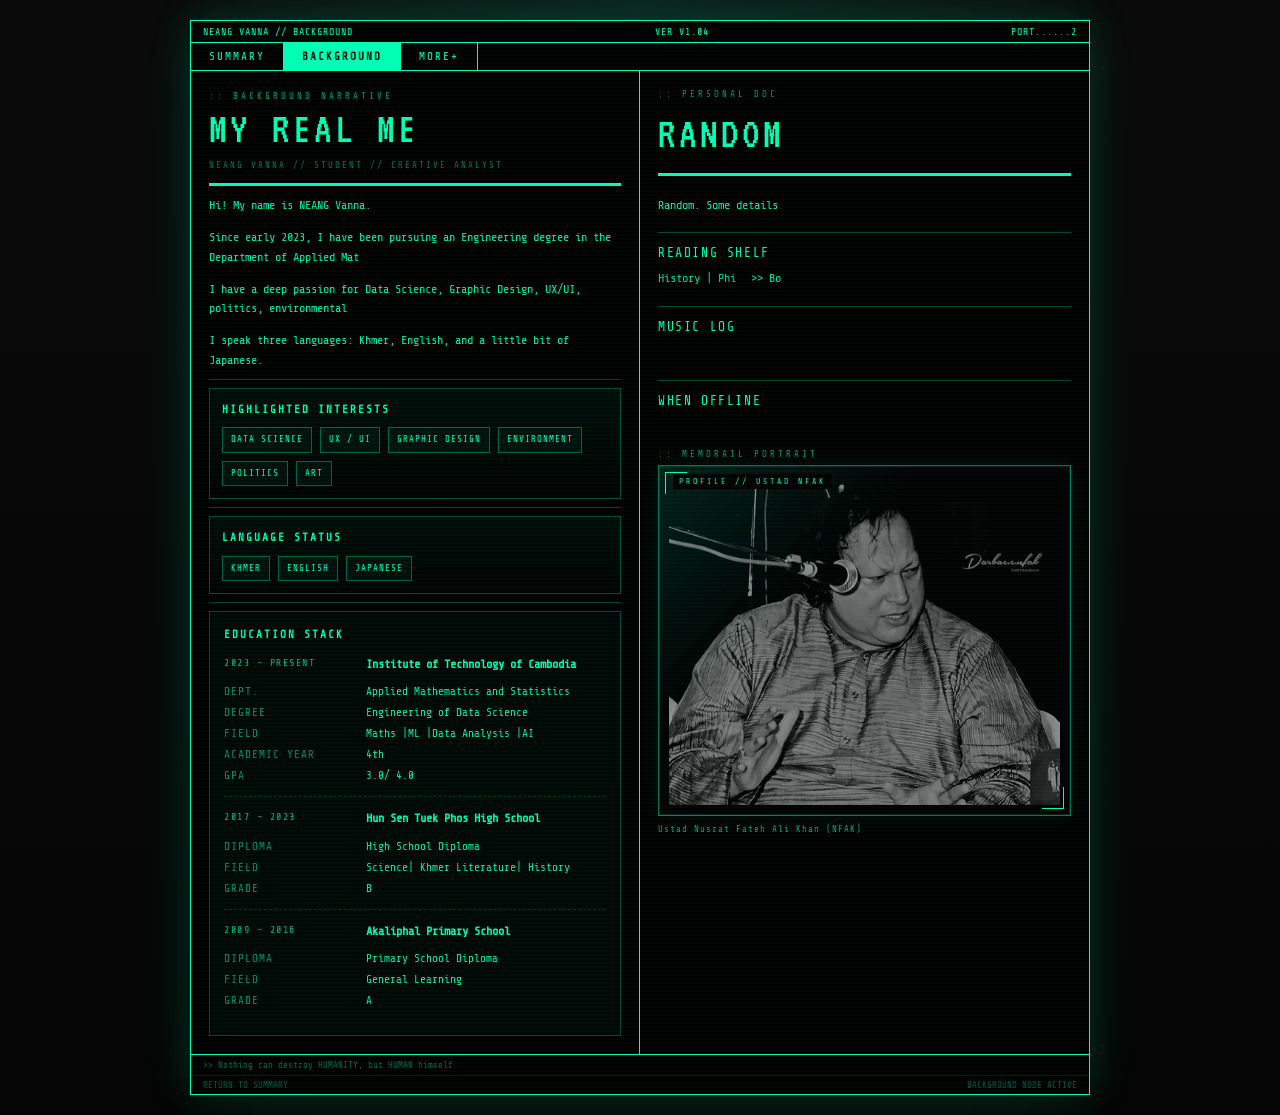
==== background.html @ a8c9df97 "doc portfolio. hire me!" ====
<!DOCTYPE html>
<html lang="en">
<head>
  <meta charset="UTF-8" />
  <meta name="viewport" content="width=device-width, initial-scale=1.0" />
  <title>N. VANNA - BACKGROUND</title>
  <link href="https://fonts.googleapis.com/css2?family=Share+Tech+Mono&family=VT323&display=swap" rel="stylesheet">
  <link rel="stylesheet" href="styles.css">
</head>
<body class="page-background">
  <div class="bios-root">
    <div class="scan-line"></div>

    <div class="header-bar">
      <span>NEANG VANNA // BACKGROUND</span>
      <span>VER V1.04</span>
      <span>PORT......2</span>
    </div>

    <div class="nav-bar">
      <a class="nav-item" href="index.html">SUMMARY</a>
      <a class="nav-item active" href="background.html">BACKGROUND</a>
      <a class="nav-item" href="index.html#more">MORE+</a>
    </div>

    <div class="main-grid">
      <div class="panel left-panel">
        <div class="section-label">:: BACKGROUND NARRATIVE</div>
        <div class="title">MY REAL ME</div>
        <div class="subtitle">NEANG VANNA // STUDENT // CREATIVE ANALYST</div>

        <div class="progress-bar">
          <div class="progress-fill"></div>
        </div>

        <div class="narrative">
          <p class="typing-target" data-text="Hi! My name is NEANG Vanna."></p>

          <p class="typing-target" data-text="Since early 2023, I have been pursuing an Engineering degree in the Department of Applied Mathematics and Statistics at the Institute of Technology of Cambodia (ITC) in Phnom Penh, Cambodia."></p>

          <p class="typing-target" data-text="I have a deep passion for Data Science, Graphic Design, UX/UI, politics, environmental topics, and art. I aspire to become a Data Scientist or Analyst, and I am always eager to learn new things and grow through new opportunities."></p>

          <p class="typing-target" data-text="I speak three languages: Khmer, English, and a little bit of Japanese."></p>
        </div>

        <hr class="divider">

        <div class="callout">
          <h3>HIGHLIGHTED INTERESTS</h3>
          <div class="pill-row">
            <span class="pill">Data Science</span>
            <span class="pill">UX / UI</span>
            <span class="pill">Graphic Design</span>
            <span class="pill">Environment</span>
            <span class="pill">Politics</span>
            <span class="pill">Art</span>
          </div>
        </div>

        <hr class="divider">

        <div class="callout">
          <h3>LANGUAGE STATUS</h3>
          <div class="pill-row">
            <span class="pill">Khmer</span>
            <span class="pill">English</span>
            <span class="pill">Japanese</span>
          </div>
        </div>
        
        <hr class="divider">
        <div class="timeline">
          <h3>EDUCATION STACK</h3>

          <div class="timeline-item boot-line">
            <div class="stat-row">
              <div class="timeline-year typing-target" data-text="2023 - PRESENT"></div>
              <div class="timeline-title typing-target" data-text="Institute of Technology of Cambodia"></div>
            </div>

            <div class="timeline-desc">
              <div class="stat-row">
                <span class="stat-key">Dept.</span>
                <span class="stat-val">Applied Mathematics and Statistics</span>
              </div>
              <div class="stat-row">
                <span class="stat-key">Degree</span>
                <span class="stat-val">Engineering of Data Science</span>
              </div>
              <div class="stat-row">
                <span class="stat-key">Field</span>
                <span class="stat-val">Maths |ML |Data Analysis |AI</span>
              </div>
              <div class="stat-row">
                <span class="stat-key">Academic Year</span>
                <span class="stat-val">4th</span>
              </div>
              <div class="stat-row">
                <span class="stat-key">GPA</span>
                <span class="stat-val">3.0/ 4.0</span>
              </div>

            </div>
          </div>

          <div class="timeline-item boot-line">
            <div class="stat-row">
              <div class="timeline-year typing-target" data-text="2017 - 2023"></div>
              <div class="timeline-title typing-target" data-text="Hun Sen Tuek Phos High School"></div>
            </div>
            <div class="timeline-desc">
              <div class="stat-row">
                <span class="stat-key">Diploma</span>
                <span class="stat-val">High School Diploma</span>
              </div>
              <div class="stat-row">
                <span class="stat-key">Field</span>
                <span class="stat-val">Science| Khmer Literature| History</span>
              </div>
              <div class="stat-row">
                <span class="stat-key">Grade</span>
                <span class="stat-val">B</span>
              </div>
            </div>
          </div>

          <div class="timeline-item boot-line">
            <div class="stat-row">
              <div class="timeline-year typing-target" data-text="2009 - 2016"></div>
              <div class="timeline-title typing-target" data-text="Akaliphal Primary School"></div>
            </div>
            <div class="timeline-desc">
              <div class="stat-row">
                <span class="stat-key">Diploma</span>
                <span class="stat-val">Primary School Diploma</span>
              </div>
              <div class="stat-row">
                <span class="stat-key">Field</span>
                <span class="stat-val">General Learning</span>
              </div>
              <div class="stat-row">
                <span class="stat-key">Grade</span>
                <span class="stat-val">A</span>
              </div>
            </div>
          </div>
        </div>
      </div>

      <div class="panel right-panel">
        <div class="random-stack">
          <div class="section-label">:: PERSONAL DOC</div>
          <div class="title">RANDOM</div>
          <div class="progress-bar">
            <div class="progress-fill"></div>
          </div>
          <div class="random-copy">
            <p class="typing-target" data-text="Random. Some details explain more than achievements do. Not everything important belongs under skills, projects, or experience. Some things live quietly in habits, preferences, and the small routines that shape how we think. This page is for that."></p>

            <hr class="random-rule">

            <div class="random-head">READING SHELF</div>
            <p class="random-meta typing-target" data-text="History | Philosophy | Politics | Economics"></p>
            <p class="random-quote typing-target" data-text=">> Books that rarely give direct answers, but make ordinary questions feel deeper."></p>

            <hr class="random-rule">

            <div class="random-head">MUSIC LOG</div>
            <p class="random-meta typing-target" data-text="Qawwali — especially Ustad Nusrat Fateh Ali Khan | Ghazal | Old Bollywood songs"></p>
            <p class="random-quote typing-target" data-text=">> The kind of music that feels less like entertainment and more like memory."></p>

            <hr class="random-rule">
            <div class="random-head">WHEN OFFLINE</div>
            <div class="random-meta typing-target" data-text="Painting | Writing Comics | Cooking"></div>
            <div class="random-quote typing-target" data-text=">> Creating things without pressure often feels more honest."></div>
          </div>
        </div>

        <div>
          <div class="section-label">:: MEMORAIL PORTRAIT</div>
          <div class="frame portrait-frame">
            <div class="frame-label">PROFILE // USTAD NFAK</div>
            <img src="assets/ustad.png" alt="Ustad NFAK portrait">
          </div>
          <div class="frame-caption">Ustad Nusrat Fateh Ali Khan (NFAK)</div>
        </div>
      </div>
    </div>

    <div class="bottom-bar">
      <div class="bank">
        <span class="bank-label"> >> Nothing can destroy HUMANITY, but HUMAN himself</span>
      </div>
    </div>

    <div class="footer-bar">
      <span><a href="index.html">RETURN TO SUMMARY</a></span>
      <span>BACKGROUND NODE ACTIVE</span>
    </div>
  </div>
  <script>
    function typeInto(el, text, speed, delay) {
      el.textContent = '';
      const textNode = document.createTextNode('');
      const caret = document.createElement('span');
      caret.className = 'typing-caret';
      caret.textContent = '';
      el.appendChild(textNode);
      el.appendChild(caret);

      let i = 0;
      function tick() {
        textNode.textContent = text.slice(0, i);
        if (i < text.length) {
          i += 1;
          setTimeout(tick, speed);
        }
      }

      setTimeout(tick, delay);
    }

    const typeTargets = Array.from(document.querySelectorAll('.typing-target'));
    typeTargets.forEach((el, idx) => {
      const text = el.dataset.text || el.textContent.trim();
      typeInto(el, text, 12, idx * 120);
    });

    document.querySelectorAll('.boot-line').forEach((row, idx) => {
      row.style.animationDelay = (0.6 + idx * 0.18) + 's';
    });
  </script>
</body>
</html>
---- styles.css ----
/* Shared BIOS theme for index.html and background.html */
*, *::before, *::after {
  box-sizing: border-box;
  margin: 0;
  padding: 0;
}

body.page-index,
body.page-background {
  min-height: 100vh;
  padding: 20px;
  color: #00ffb3;
  font-family: 'Share Tech Mono', monospace;
}

body.page-index {
  background: #0a0a0a;
  display: flex;
  align-items: center;
  justify-content: center;
}

body.page-background {
  background:
    radial-gradient(circle at top, rgba(0,255,179,0.08), transparent 36%),
    linear-gradient(180deg, #0a0a0a 0%, #050505 100%);
  display: flex;
  justify-content: center;
  align-items: center;
}

.bios-root {
  width: 100%;
  background: #000;
  color: #00ffb3;
  font-family: 'Share Tech Mono', monospace;
  border: 1px solid #00ffb3;
  position: relative;
  overflow: hidden;
  box-shadow: 0 0 40px rgba(0,255,179,0.15), 0 0 80px rgba(0,255,179,0.05);
}

body.page-index .bios-root,
body.page-background .bios-root {
  max-width: 900px;
  min-height: 760px;
}

.scan-line {
  position: absolute;
  inset: 0;
  background: repeating-linear-gradient(
    0deg,
    transparent,
    transparent 2px,
    rgba(0,255,179,0.025) 2px,
    rgba(0,255,179,0.025) 4px
  );
  pointer-events: none;
  z-index: 10;
}

.flicker { animation: flicker 8s infinite; }
@keyframes flicker {
  0%, 95%, 100% { opacity: 1; }
  96% { opacity: 0.92; }
  97% { opacity: 1; }
  98% { opacity: 0.95; }
}

.header-bar,
.nav-bar {
  display: flex;
  border-bottom: 1px solid #00ffb3;
  background: #000;
}

.header-bar {
  justify-content: space-between;
  align-items: center;
  padding: 5px 12px;
  font-size: 10px;
  letter-spacing: 1px;
}

.header-bar span { color: #00ffb3; }

.nav-item {
  appearance: none;
  border: 0;
  border-right: 1px solid #00ffb3;
  background: transparent;
  color: #00ffb3;
  padding: 7px 18px;
  text-decoration: none;
  letter-spacing: 2px;
  font-size: 11px;
  cursor: pointer;
  font-family: inherit;
}

.nav-item.active {
  background: #00ffb3;
  color: #000;
  font-weight: bold;
}

.nav-item:hover:not(.active) {
  background: rgba(0,255,179,0.1);
}

.main-grid {
  display: grid;
}

body.page-index .main-grid {
  grid-template-columns: 1fr 1fr;
  min-height: 460px;
}

body.page-background .main-grid {
  grid-template-columns: 1fr 1fr;
  min-height: 460px;
}

.panel,
.left-panel,
.right-panel {
  padding: 12px 14px;
}

.left-panel {
  border-right: 1px solid #00ffb3;
  font-size: 11px;
  line-height: 1.7;
  overflow: hidden;
}

.right-panel .divider {
  width: 100%;
  align-self: stretch;
}

.right-panel {
  display: flex;
  flex-direction: column;
  align-items: center;
  justify-content: flex-start;
  gap: 10px;
}

body.page-background .panel {
  padding: 18px;
  position: relative;
  z-index: 1;
}

body.page-background .right-panel {
  display: grid;
  gap: 14px;
  align-content: start;
  align-items: initial;
}

.section-label {
  color: #00ffb3;
  font-size: 9px;
  letter-spacing: 3px;
  margin-bottom: 6px;
  opacity: 0.6;
}

.bios-title,
.title {
  font-family: 'VT323', monospace;
  color: #00ffb3;
  line-height: 1;
  letter-spacing: 3px;
}

.bios-title {
  font-size: 38px;
  margin-bottom: 4px;
}

.title {
  font-size: 44px;
  line-height: 0.9;
  margin-bottom: 8px;
}

.subtitle {
  font-size: 9px;
  opacity: 0.45;
  margin-bottom: 10px;
  letter-spacing: 2px;
}

.progress-bar {
  height: 3px;
  background: rgba(0,255,179,0.15);
  width: 100%;
  margin-bottom: 10px;
}

.progress-fill {
  height: 3px;
  background: #00ffb3;
  animation: fillbar 2.5s ease forwards;
  width: 0;
}

@keyframes fillbar { to { width: 100%; } }

.code-block {
  color: #00ffb3;
  font-size: 10px;
  line-height: 1.9;
  opacity: 0.85;
}

.code-block .ln {
  opacity: 0.25;
  margin-right: 8px;
  user-select: none;
}

.boot-line {
  opacity: 0;
  animation: fadein 0.2s ease forwards;
}

@keyframes fadein { to { opacity: 1; } }

.typing-target {
  display: inline-block;
  white-space: pre-wrap;
}

.typing-caret {
  display: inline-block;
  margin-left: 2px;
  width: 0.55em;
  color: #00ffb3;
  animation: blink 1s step-end infinite;
}

.divider {
  border: none;
  border-top: 1px solid rgba(0,255,179,0.25);
  margin: 8px 0;
}

.stat-list {
  display: grid;
  gap: 6px;
}

.stat-row {
  display: flex;
  justify-content: space-between;
  gap: 12px;
  font-size: 10px;
  padding: 2px 0;
}

body.page-background .stat-row {
  display: grid;
  grid-template-columns: 132px 1fr;
  gap: 10px;
  align-items: start;
  font-size: 11px;
  line-height: 1.55;
}

.stat-key { opacity: 0.45; text-transform: uppercase; letter-spacing: 1px; }
.stat-val { color: #00ffb3; }

body.page-background .stat-key { opacity: 0.55; }
body.page-background .stat-val { color: rgba(0,255,179,0.95); }

.tag {
  display: inline-block;
  border: 1px solid rgba(0,255,179,0.5);
  padding: 1px 7px;
  font-size: 9px;
  margin: 2px 2px 2px 0;
  color: #00ffb3;
  font-family: 'Share Tech Mono', monospace;
}

.tag.active-tag {
  background: #00ffb3;
  color: #000;
  border-color: #00ffb3;
}

.repo-item {
  border-left: 2px solid #00ffb3;
  padding-left: 8px;
  margin: 6px 0;
}

.repo-name { font-size: 10px; color: #00ffb3; text-decoration: none; }
.repo-name:hover { text-decoration: underline; }
.repo-desc { font-size: 9px; opacity: 0.45; line-height: 1.4; }
.repo-lang { font-size: 9px; opacity: 0.55; margin-top: 2px; }

.img-upload-zone {
  width: 100%;
  min-height: 320px;
  border: 1px dashed rgba(0,255,179,0.35);
  display: flex;
  flex-direction: column;
  align-items: center;
  justify-content: center;
  cursor: pointer;
  transition: border-color 0.2s;
  position: relative;
  overflow: hidden;
  background: #000;
}

.img-upload-zone:hover { border-color: #00ffb3; }

.img-upload-zone img {
  width: 100%;
  height: 100%;
  object-fit: cover;
  filter: grayscale(100%) contrast(1.5) brightness(0.8);
  mix-blend-mode: screen;
  position: absolute;
  top: 0;
  left: 0;
  z-index: 2;
}

.img-overlay {
  position: absolute;
  bottom: 5px;
  right: 8px;
  font-size: 8px;
  opacity: 0.4;
  z-index: 2;
  pointer-events: none;
}

.img-hint {
  font-size: 9px;
  opacity: 0.35;
  text-align: center;
  z-index: 2;
  pointer-events: none;
  letter-spacing: 1px;
}

.img-hint.hidden { display: none; }

.skills-grid {
  display: grid;
  grid-template-columns: 1fr 1fr;
  gap: 6px;
  width: 100%;
}

.skill-label { font-size: 9px; opacity: 0.45; margin-bottom: 3px; }
.skill-track { height: 4px; background: rgba(0,255,179,0.12); }
.skill-fill {
  height: 4px;
  background: #00ffb3;
  width: 0;
  transition: width 1.5s ease;
}

.gh-btn {
  display: block;
  border: 1px solid #00ffb3;
  color: #00ffb3;
  font-family: 'Share Tech Mono', monospace;
  font-size: 10px;
  text-align: center;
  padding: 7px;
  text-decoration: none;
  letter-spacing: 2px;
  background: #000;
  transition: all 0.15s;
  width: 100%;
}

.gh-btn:hover {
  background: #00ffb3;
  color: #000;
}

.bottom-bar {
  border-top: 1px solid #00ffb3;
  padding: 5px 12px;
  display: grid;
  grid-template-columns: 1fr 1fr;
  gap: 6px;
  font-size: 9px;
}

.bank { display: flex; align-items: center; gap: 8px; }
.bank-label { opacity: 0.4; min-width: 44px; }

.hate-btn {
  border: 1px solid #00ffb3;
  padding: 2px 10px;
  font-size: 10px;
  font-family: 'Share Tech Mono', monospace;
  color: #00ffb3;
  cursor: pointer;
  background: #000;
  transition: all 0.1s;
  letter-spacing: 1px;
}

.hate-btn:hover {
  background: #00ffb3;
  color: #000;
}

.footer-bar {
  border-top: 1px solid rgba(0,255,179,0.3);
  padding: 4px 12px;
  font-size: 9px;
  opacity: 0.35;
  display: flex;
  justify-content: space-between;
}

.footer-bar a {
  color: #00ffb3;
  text-decoration: none;
}

.footer-bar a:hover {
  text-decoration: underline;
}

@keyframes blink { 50% { opacity: 0; } }
.blink { animation: blink 1s step-end infinite; }

body.page-background .narrative {
  display: grid;
  gap: 12px;
  line-height: 1.65;
  font-size: 12px;
  color: rgba(0,255,179,0.94);
}

body.page-background .callout {
  border: 1px solid rgba(0,255,179,0.28);
  background: linear-gradient(180deg, rgba(0,255,179,0.05), rgba(0,255,179,0.01));
  padding: 12px;
}

body.page-background .callout h3 {
  font-size: 11px;
  margin-bottom: 8px;
  letter-spacing: 2px;
  color: #00ffb3;
}

body.page-background .pill-row {
  display: flex;
  flex-wrap: wrap;
  gap: 8px;
}

body.page-background .pill {
  border: 1px solid rgba(0,255,179,0.35);
  padding: 4px 8px;
  font-size: 9px;
  letter-spacing: 1px;
  text-transform: uppercase;
  background: rgba(0,255,179,0.04);
}

body.page-background .timeline {
  border: 1px solid rgba(0,255,179,0.25);
  padding: 14px;
  background: rgba(0,255,179,0.03);
}

body.page-background .timeline h3 {
  font-size: 11px;
  letter-spacing: 2px;
  margin-bottom: 10px;
}

body.page-background .timeline-item {
  padding: 12px 0 10px;
  border-top: 1px dashed rgba(0,255,179,0.2);
}

body.page-background .timeline-item:first-of-type {
  border-top: 0;
  padding-top: 0;
}

body.page-background .timeline-year {
  font-size: 10px;
  opacity: 0.72;
  letter-spacing: 1.5px;
  line-height: 1.25;
}

body.page-background .timeline-title {
  font-size: 12px;
  line-height: 1.2;
  font-weight: 700;
}

body.page-background .timeline-desc {
  margin-top: 8px;
}

body.page-background .frame {
  position: relative;
  padding: 10px;
  background:
    linear-gradient(135deg, rgba(0,255,179,0.12), transparent 35%),
    #020202;
  border: 1px solid rgba(0,255,179,0.45);
  box-shadow: inset 0 0 0 1px rgba(0,255,179,0.12), 0 0 24px rgba(0,255,179,0.08);
  overflow: hidden;
}

body.page-background .frame::before,
body.page-background .frame::after {
  content: '';
  position: absolute;
  width: 22px;
  height: 22px;
  border-color: #00ffb3;
  border-style: solid;
  pointer-events: none;
}

body.page-background .frame::before {
  top: 6px;
  left: 6px;
  border-width: 1px 0 0 1px;
}

body.page-background .frame::after {
  right: 6px;
  bottom: 6px;
  border-width: 0 1px 1px 0;
}

body.page-background .frame-label {
  position: absolute;
  top: 8px;
  left: 14px;
  font-size: 8px;
  letter-spacing: 3px;
  color: #00ffb3;
  background: #000;
  padding: 3px 6px;
  z-index: 2;
}

body.page-background .frame img {
  display: block;
  width: 100%;
  height: auto;
  filter: grayscale(100%) contrast(1.25) brightness(0.85);
  mix-blend-mode: screen;
}

body.page-background .portrait-frame {
  min-height: 320px;
}

body.page-background .portrait-frame img {
  width: 100%;
  height: 100%;
  object-fit: cover;
  min-height: 320px;
}

body.page-background .frame-caption {
  margin-top: 8px;
  font-size: 9px;
  opacity: 0.65;
  letter-spacing: 1px;
}

.project-list {
  display: grid;
  gap: 8px;
  width: 100%;
}

.project-item {
  border: 1px solid rgba(0,255,179,0.25);
  border-left: 2px solid #00ffb3;
  background: rgba(0,255,179,0.03);
  padding: 10px 10px 9px;
}

.project-title {
  font-size: 11px;
  letter-spacing: 1.5px;
  color: #00ffb3;
  margin-bottom: 4px;
}

.project-desc {
  font-size: 9px;
  line-height: 1.55;
  opacity: 0.78;
}

.project-meta {
  margin-top: 4px;
  font-size: 8px;
  letter-spacing: 1px;
  opacity: 0.45;
}

body.page-background .random-stack {
  display: grid;
  gap: 10px;
}

body.page-background .random-copy {
  font-size: 12px;
  line-height: 1.55;
  color: rgba(0,255,179,0.94);
}

body.page-background .random-copy p {
  margin-bottom: 8px;
}

body.page-background .random-rule {
  border: 0;
  border-top: 1px solid rgba(0,255,179,0.28);
  margin: 10px 0;
}

body.page-background .random-head {
  font-size: 13px;
  letter-spacing: 1.6px;
  text-transform: uppercase;
  margin-bottom: 6px;
  color: #00ffb3;
}

body.page-background .random-meta {
  opacity: 0.9;
}

body.page-background .random-quote {
  opacity: 0.95;
}

@media (max-width: 600px) {
  body.page-index .main-grid {
    grid-template-columns: 1fr;
  }

  body.page-index .left-panel {
    border-right: none;
    border-bottom: 1px solid #00ffb3;
  }

  body.page-index .bottom-bar {
    grid-template-columns: 1fr;
  }

  body.page-index .bios-title {
    font-size: 28px;
  }
}

@media (max-width: 860px) {
  body.page-background {
    padding: 10px;
    align-items: flex-start;
  }

  body.page-background .main-grid {
    grid-template-columns: 1fr;
  }

  body.page-background .left-panel {
    border-right: 0;
    border-bottom: 1px solid #00ffb3;
  }

  body.page-background .stat-row {
    grid-template-columns: 1fr;
    gap: 2px;
  }

  body.page-background .portrait-frame {
    min-height: auto;
  }

  body.page-background .portrait-frame img {
    min-height: 240px;
  }
}
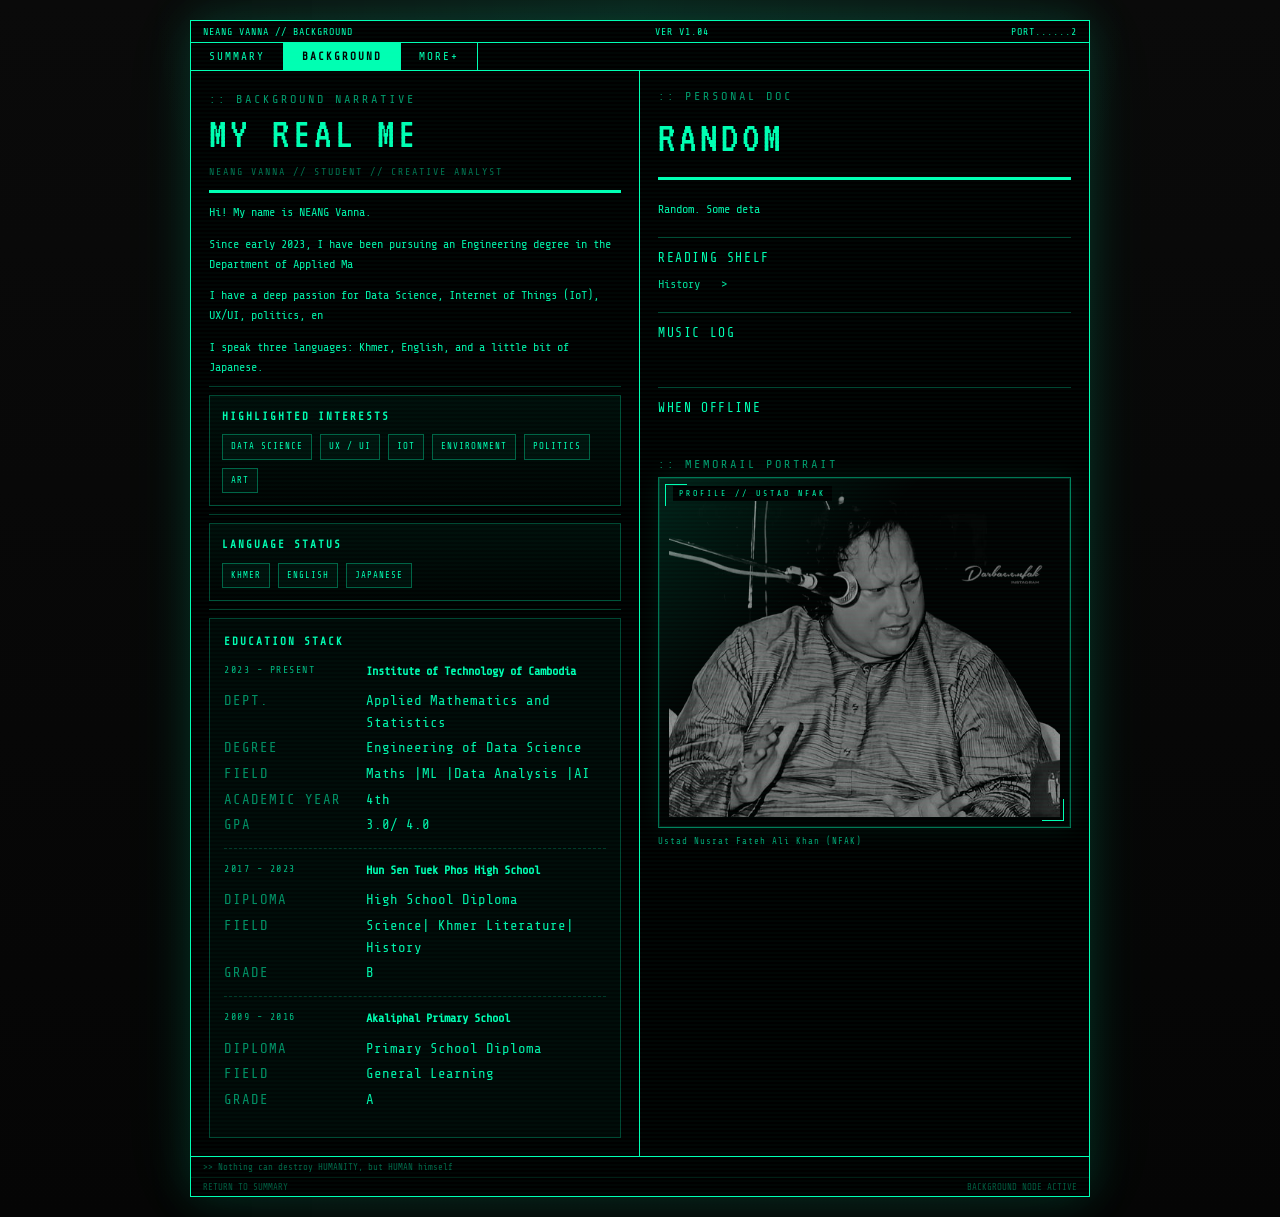
==== commit f02d4fb6: "update profile" ====
--- a/background.html
+++ b/background.html
@@ -38,7 +38,7 @@
 
           <p class="typing-target" data-text="Since early 2023, I have been pursuing an Engineering degree in the Department of Applied Mathematics and Statistics at the Institute of Technology of Cambodia (ITC) in Phnom Penh, Cambodia."></p>
 
-          <p class="typing-target" data-text="I have a deep passion for Data Science, Graphic Design, UX/UI, politics, environmental topics, and art. I aspire to become a Data Scientist or Analyst, and I am always eager to learn new things and grow through new opportunities."></p>
+          <p class="typing-target" data-text="I have a deep passion for Data Science, Internet of Things (IoT), UX/UI, politics, environmental topics, and art. I aspire to become a Data Scientist or Analyst, and I am always eager to learn new things and grow through new opportunities."></p>
 
           <p class="typing-target" data-text="I speak three languages: Khmer, English, and a little bit of Japanese."></p>
         </div>
@@ -50,7 +50,7 @@
           <div class="pill-row">
             <span class="pill">Data Science</span>
             <span class="pill">UX / UI</span>
-            <span class="pill">Graphic Design</span>
+            <span class="pill">IoT</span>
             <span class="pill">Environment</span>
             <span class="pill">Politics</span>
             <span class="pill">Art</span>
--- a/styles.css
+++ b/styles.css
@@ -11,6 +11,12 @@
   padding: 20px;
   color: #00ffb3;
   font-family: 'Share Tech Mono', monospace;
+}
+
+body.page-index p,
+body.page-background p {
+  font-size: 12px;
+  line-height: 1.65;
 }
 
 body.page-index {
@@ -164,7 +170,7 @@
 
 .section-label {
   color: #00ffb3;
-  font-size: 9px;
+  font-size: 12px;
   letter-spacing: 3px;
   margin-bottom: 6px;
   opacity: 0.6;
@@ -190,7 +196,7 @@
 }
 
 .subtitle {
-  font-size: 9px;
+  font-size: 10px;
   opacity: 0.45;
   margin-bottom: 10px;
   letter-spacing: 2px;
@@ -214,7 +220,7 @@
 
 .code-block {
   color: #00ffb3;
-  font-size: 10px;
+  font-size: 12px;
   line-height: 1.9;
   opacity: 0.85;
 }
@@ -269,7 +275,7 @@
   grid-template-columns: 132px 1fr;
   gap: 10px;
   align-items: start;
-  font-size: 11px;
+  font-size: 14px;
   line-height: 1.55;
 }
 
@@ -283,7 +289,7 @@
   display: inline-block;
   border: 1px solid rgba(0,255,179,0.5);
   padding: 1px 7px;
-  font-size: 9px;
+  font-size: 10px;
   margin: 2px 2px 2px 0;
   color: #00ffb3;
   font-family: 'Share Tech Mono', monospace;
@@ -301,10 +307,10 @@
   margin: 6px 0;
 }
 
-.repo-name { font-size: 10px; color: #00ffb3; text-decoration: none; }
+.repo-name { font-size: 12px; color: #00ffb3; text-decoration: none; }
 .repo-name:hover { text-decoration: underline; }
-.repo-desc { font-size: 9px; opacity: 0.45; line-height: 1.4; }
-.repo-lang { font-size: 9px; opacity: 0.55; margin-top: 2px; }
+.repo-desc { font-size: 11px; opacity: 0.45; line-height: 1.4; }
+.repo-lang { font-size: 11px; opacity: 0.55; margin-top: 2px; }
 
 .img-upload-zone {
   width: 100%;
@@ -363,7 +369,7 @@
   width: 100%;
 }
 
-.skill-label { font-size: 9px; opacity: 0.45; margin-bottom: 3px; }
+.skill-label { font-size: 10px; opacity: 0.45; margin-bottom: 3px; }
 .skill-track { height: 4px; background: rgba(0,255,179,0.12); }
 .skill-fill {
   height: 4px;
@@ -603,21 +609,21 @@
 }
 
 .project-title {
+  font-size: 12px;
+  letter-spacing: 1.5px;
+  color: #00ffb3;
+  margin-bottom: 4px;
+}
+
+.project-desc {
   font-size: 11px;
-  letter-spacing: 1.5px;
-  color: #00ffb3;
-  margin-bottom: 4px;
-}
-
-.project-desc {
-  font-size: 9px;
   line-height: 1.55;
   opacity: 0.78;
 }
 
 .project-meta {
   margin-top: 4px;
-  font-size: 8px;
+  font-size: 10px;
   letter-spacing: 1px;
   opacity: 0.45;
 }
